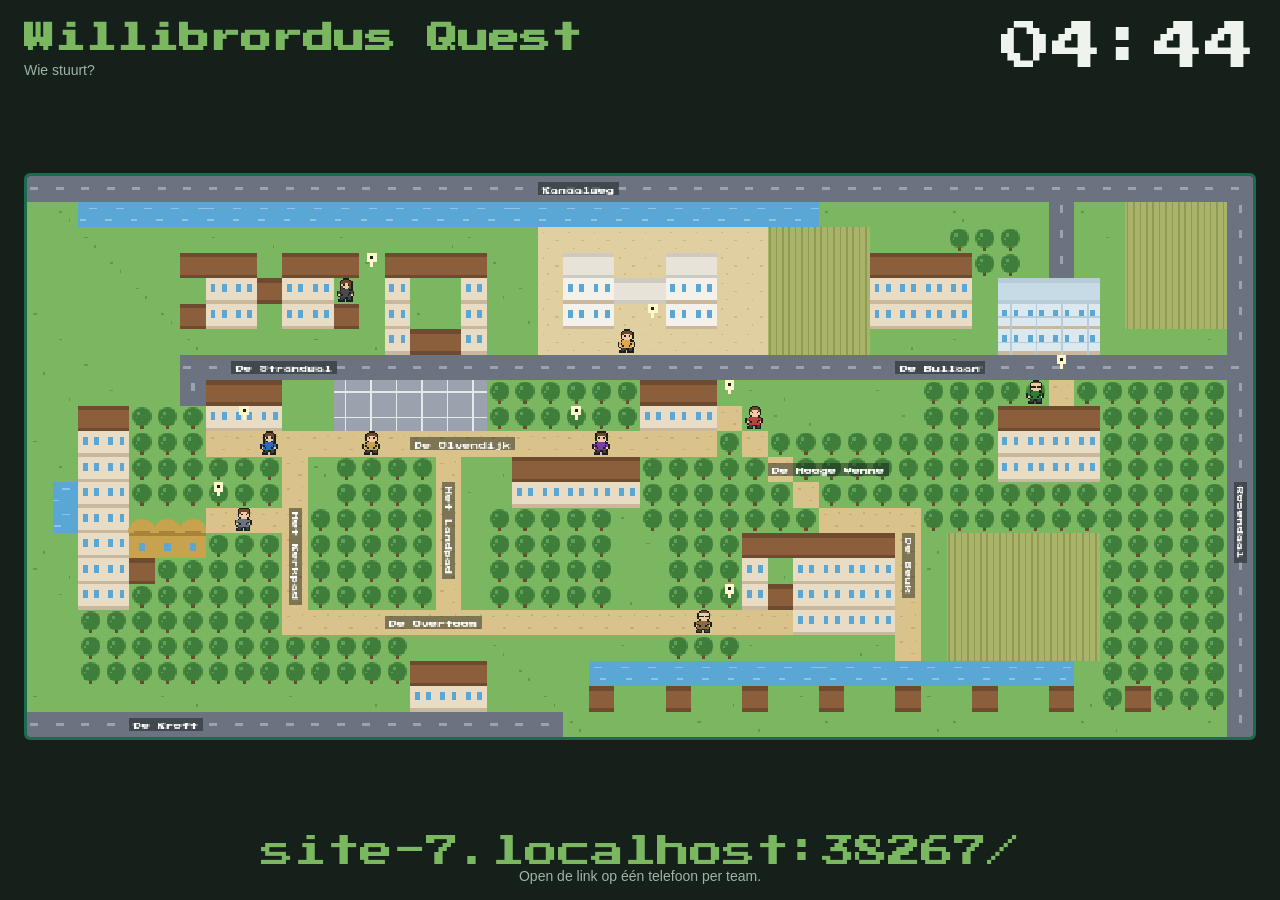
==== beamer.html @ 90697239 "Stap 5 t/m 7: beamer.html, README en rooktest Co-Authored-By: Claude Fable 5.1 <noreply@anthropic.co" ====
<!doctype html>
<html lang="nl">
<head>
<meta charset="utf-8">
<meta name="viewport" content="width=device-width, initial-scale=1">
<title>Willibrordus Quest · bord</title>
<link rel="stylesheet" href="https://fonts.googleapis.com/css2?family=Press+Start+2P&display=swap">
<link rel="stylesheet" href="./css/style.css">
<style>
  /* Schermmodus: kaart groot, klok en URL eromheen. Fase 2 voegt teams en ranglijst toe. */
  body { overflow: hidden; }
  .beamer { height: 100vh; display: grid; grid-template-rows: auto 1fr auto; gap: 12px; padding: 16px 24px; }
  .beamer .balk { display: flex; justify-content: space-between; align-items: center; gap: 16px; }
  .beamer h1 { font-size: clamp(16px, 2.4vw, 32px); }
  .beamer .klok { font-family: var(--display); font-size: clamp(24px, 4vw, 56px); color: var(--fg); }
  .beamer .klok.bijna { color: var(--warn); }
  .beamer .klok.om { color: var(--bad); }
  .beamer .screen { align-self: center; justify-self: center; max-width: 100%; max-height: 100%; }
  .beamer canvas { width: min(calc(100vw - 48px), calc((100vh - 230px) * 768 / 352)); height: auto; }
  .beamer .url { font-family: var(--display); font-size: clamp(16px, 2.6vw, 36px); color: var(--accent); text-align: center; word-break: break-all; }
  .beamer .sub { text-align: center; }
</style>
</head>
<body>
<div class="beamer">
  <div class="balk">
    <div><h1 id="titel">Willibrordus Quest</h1><p class="sub" id="ondertitel" style="text-align:left">Wie stuurt?</p></div>
    <div class="klok" id="klok">--:--</div>
  </div>
  <div class="screen"><canvas id="kaart" width="768" height="352" aria-label="Kaart van het landgoed"></canvas></div>
  <div>
    <div class="url" id="url"></div>
    <p class="sub" id="hint">Open de link op één telefoon per team.</p>
  </div>
</div>
<script src="./js/config.js"></script>
<script src="./js/content.js"></script>
<script src="./js/map.js"></script>
<script>
(() => {
  'use strict';
  const q = new URLSearchParams(location.search);
  document.getElementById('titel').textContent = CONTENT.titel;
  document.getElementById('ondertitel').textContent = CONTENT.ondertitel;
  document.getElementById('url').textContent = location.href.replace(/beamer\.html.*$/, '').replace(/^https?:\/\//, '');
  WQMap.init(document.getElementById('kaart'), CONTENT, { fullMap: true });
  WQMap.setHeroVisible(false);

  // Klok: &min=30 telt af vanaf het laden; zonder min toont hij de tijd.
  const klok = document.getElementById('klok');
  const minuten = parseInt(q.get('min'), 10);
  const eind = minuten > 0 ? Date.now() + minuten * 60000 : null;
  const pad = n => String(n).padStart(2, '0');
  function tik() {
    if (!eind) { const d = new Date(); klok.textContent = pad(d.getHours()) + ':' + pad(d.getMinutes()); return; }
    const rest = Math.max(0, Math.round((eind - Date.now()) / 1000));
    klok.textContent = pad(Math.floor(rest / 60)) + ':' + pad(rest % 60);
    klok.className = 'klok' + (rest === 0 ? ' om' : rest < 300 ? ' bijna' : '');
  }
  tik(); setInterval(tik, 1000);
})();
</script>
</body>
</html>
---- css/style.css ----
/* Willibrordus Quest. Eén kolom, telefoon-eerst. Palet en HUD volgen ref/demo.html. */
:root {
  --bg: #15201a; --panel: #1f2e26; --panel-2: #27382f; --fg: #eef3ee; --muted: #9fb3a6;
  --accent: #7bb661; --accent-strong: #1d6b4f; --warn: #e0a84a; --bad: #d65a4a; --card: #fff7cc; --card-fg: #1a1f1c;
  --display: 'Press Start 2P', 'Courier New', monospace;
  --body: -apple-system, BlinkMacSystemFont, 'Segoe UI', Roboto, Helvetica, Arial, sans-serif;
  color-scheme: dark;
}
* { box-sizing: border-box; }
html, body { height: 100%; }
[hidden] { display: none !important; }
body { background: var(--bg); color: var(--fg); font-family: var(--body); margin: 0; -webkit-text-size-adjust: 100%; }
.wrap { max-width: 560px; margin: 0 auto; padding: 10px max(16px, env(safe-area-inset-right, 0px)) 32px max(16px, env(safe-area-inset-left, 0px)); display: flex; flex-direction: column; gap: 10px; }
h1 { font-family: var(--display); font-size: 18px; line-height: 1.5; margin: 0; color: var(--accent); }
h2 { font-family: var(--display); font-size: 11px; line-height: 1.6; margin: 0; color: var(--accent); }
.sub { color: var(--muted); font-size: 14px; margin: 0; }
.kop { display: flex; justify-content: space-between; align-items: flex-start; gap: 8px; }

/* HUD */
.hud { display: grid; grid-template-columns: 1fr auto auto; gap: 6px 12px; align-items: center; background: var(--panel); border: 2px solid var(--accent-strong); border-radius: 6px; padding: 8px 10px; font-size: 12px; }
.hud .lab { font-family: var(--display); font-size: 8px; color: var(--muted); letter-spacing: .04em; }
.hud .name { font-family: var(--display); font-size: 10px; color: var(--fg); overflow: hidden; text-overflow: ellipsis; white-space: nowrap; max-width: 40vw; }
.hud .menu { font-family: var(--display); font-size: 9px; color: var(--fg); background: var(--panel-2); border: 2px solid var(--accent); border-radius: 6px; padding: 10px 12px; min-height: 44px; cursor: pointer; }
.meter { grid-column: 1 / -1; display: grid; grid-template-columns: auto 1fr auto; gap: 8px; align-items: center; }
.bar { height: 12px; background: #0f1813; border: 2px solid var(--accent-strong); border-radius: 3px; overflow: hidden; }
.bar i { display: block; height: 100%; background: var(--accent); width: 50%; transition: width .4s; }
.prof { font-family: var(--display); font-size: 8px; color: var(--accent); white-space: nowrap; }

/* Kaart */
.screen { position: relative; border: 3px solid var(--accent-strong); border-radius: 6px; background: #0f1813; overflow: hidden; display: flex; justify-content: center; }
canvas { display: block; image-rendering: pixelated; image-rendering: crisp-edges; touch-action: manipulation; }
.loc { position: absolute; left: 8px; top: 8px; font-family: var(--display); font-size: 8px; color: #fff; background: rgba(15,24,19,.75); padding: 6px 8px; border-radius: 4px; pointer-events: none; max-width: calc(100% - 16px); }

/* Boxen en knoppen */
.box { background: var(--panel); border: 2px solid var(--accent-strong); border-radius: 6px; padding: 12px 14px; display: flex; flex-direction: column; gap: 10px; min-width: 0; }
.npc { display: inline-block; font-family: var(--display); font-size: 8px; color: var(--accent-strong); background: var(--accent); padding: 5px 8px; border-radius: 4px; align-self: flex-start; }
.npc.role { background: transparent; color: var(--muted); padding: 0; margin-top: -6px; font-family: var(--body); font-size: 13px; }
.text { font-size: 17px; line-height: 1.45; min-height: 3.2em; white-space: pre-wrap; }
.text.kort { min-height: 0; }
.btn { font-family: var(--display); font-size: 9px; line-height: 1.6; color: var(--fg); background: var(--panel-2); border: 2px solid var(--accent); border-radius: 6px; padding: 12px 14px; text-align: left; cursor: pointer; width: 100%; min-height: 48px; }
.btn:hover, .btn:focus-visible { background: var(--accent-strong); outline: none; }
.btn.a { text-align: center; align-self: flex-end; width: auto; min-width: 140px; }
.btn.secundair { border-color: var(--muted); color: var(--muted); }
.btn[disabled] { opacity: .5; cursor: default; }
.choices { display: flex; flex-direction: column; gap: 8px; }
.choice { font-family: var(--body); font-size: 16px; line-height: 1.4; }
.choice.gekozen { background: var(--accent-strong); }
.effect { font-family: var(--display); font-size: 10px; padding: 6px 10px; border-radius: 4px; align-self: flex-start; }
.effect.up { background: var(--accent); color: var(--accent-strong); }
.effect.down { background: var(--bad); color: #fff; }
.effect.flat { background: var(--warn); color: #3a2a06; }
.row { display: flex; gap: 8px; flex-wrap: wrap; }
.row.rechts { justify-content: flex-end; }
.note { font-size: 13px; color: var(--muted); margin: 0; }
.teller { font-size: 12px; color: var(--muted); text-align: right; }

/* Kaarten */
.card { background: var(--card); color: var(--card-fg); border: 3px solid var(--accent-strong); border-radius: 8px; padding: 12px 14px; display: flex; flex-direction: column; gap: 6px; box-shadow: 4px 4px 0 var(--accent-strong); }
.card .kop { font-family: var(--display); font-size: 8px; color: var(--accent-strong); display: block; }
.card h3 { margin: 0; font-size: 17px; line-height: 1.3; }
.card p { margin: 0; font-size: 15px; line-height: 1.45; }
.card .bron { font-size: 12px; color: #5b6660; }
.card.klein h3 { font-size: 15px; }
.card.klein p { font-size: 14px; }
.kaarten { display: flex; flex-direction: column; gap: 10px; }

/* Bestemmingen en avatars */
.dest { display: grid; grid-template-columns: 1fr 1fr; gap: 8px; }
.dest .btn { font-size: 8px; min-height: 52px; }
.dest .btn.done { border-color: var(--muted); color: var(--muted); }
.avatars { display: grid; grid-template-columns: 1fr 1fr; gap: 8px; }
.avatar { display: flex; flex-direction: column; align-items: center; gap: 6px; font-family: var(--body); text-align: center; font-size: 13px; padding: 10px 8px; }
.avatar canvas { width: 48px; height: 48px; }
.avatar .perk { font-size: 12px; color: var(--muted); line-height: 1.3; }
.avatar.gekozen { background: var(--accent-strong); border-color: var(--fg); }

/* Formulieren */
label { font-size: 14px; color: var(--muted); }
input[type=text], textarea, select { font: 16px var(--body); padding: 10px 12px; border: 2px solid var(--accent-strong); border-radius: 6px; background: #0f1813; color: var(--fg); width: 100%; }
textarea { min-height: 72px; resize: vertical; }
.pill { font-size: 16px; display: flex; align-items: center; gap: 8px; min-height: 48px; padding: 4px 6px; color: var(--fg); cursor: pointer; }
.pill input { width: 22px; height: 22px; accent-color: var(--accent); flex: none; }
.lijst { display: flex; flex-direction: column; gap: 2px; }
.lijst .pill { border-bottom: 1px solid var(--panel-2); line-height: 1.3; }

/* Menu */
.sheet { position: fixed; inset: 0; background: rgba(15,24,19,.85); display: flex; align-items: flex-end; justify-content: center; z-index: 10; }
.sheet .box { width: 100%; max-width: 560px; border-radius: 10px 10px 0 0; max-height: 85vh; overflow: auto; }

/* Einde */
.einde .profiel { font-family: var(--display); font-size: 16px; line-height: 1.6; color: var(--accent); }
.einde .groot { font-size: 18px; line-height: 1.4; }
.einde .cijfers { display: grid; grid-template-columns: 1fr 1fr; gap: 8px; }
.einde .cijfer { background: var(--panel-2); border-radius: 6px; padding: 10px; text-align: center; }
.einde .cijfer b { display: block; font-family: var(--display); font-size: 18px; color: var(--accent); margin-bottom: 6px; }
.einde .cijfer span { font-size: 12px; color: var(--muted); }
.agendablok { background: var(--card); color: var(--card-fg); border: 3px solid var(--accent-strong); border-radius: 8px; padding: 12px 14px; display: flex; flex-direction: column; gap: 8px; }
.agendablok .kop { font-family: var(--display); font-size: 8px; color: var(--accent-strong); }
.agendablok p { margin: 0; font-size: 16px; line-height: 1.4; }

@media (prefers-reduced-motion: reduce) { .bar i { transition: none; } }
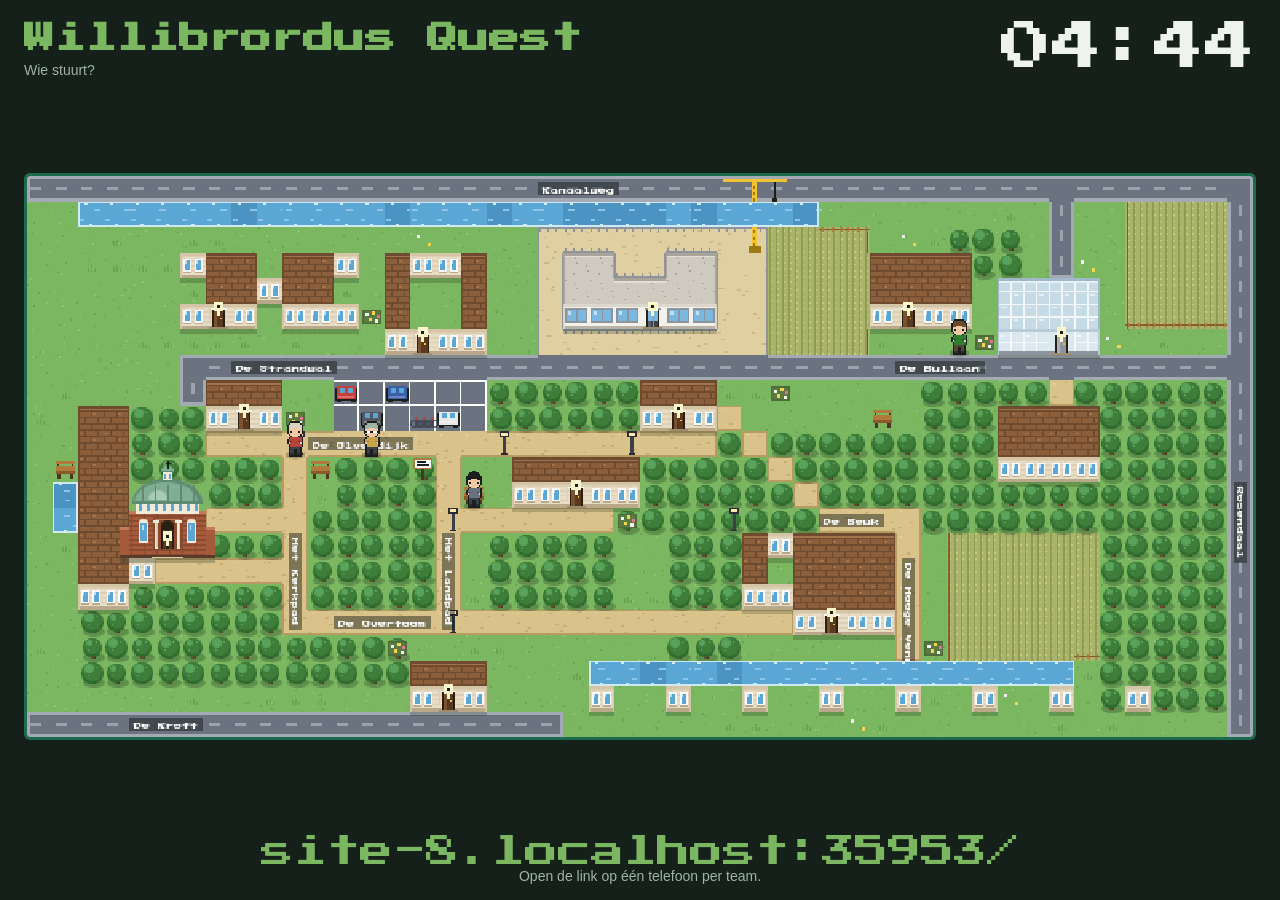
==== commit 0000cc9a: "Stap 10: beamer op nieuwe kaart, README en SPEC ronde 2, minigame-polish Co-Authored-By: Claude Fabl" ====
--- a/beamer.html
+++ b/beamer.html
@@ -35,7 +35,11 @@
 </div>
 <script src="./js/config.js"></script>
 <script src="./js/content.js"></script>
+<script src="./js/tiles.js"></script>
+<script src="./js/gebouwen.js"></script>
+<script src="./js/sprites.js"></script>
 <script src="./js/map.js"></script>
+<script src="./js/interior.js"></script>
 <script>
 (() => {
   'use strict';
@@ -43,7 +47,9 @@
   document.getElementById('titel').textContent = CONTENT.titel;
   document.getElementById('ondertitel').textContent = CONTENT.ondertitel;
   document.getElementById('url').textContent = location.href.replace(/beamer\.html.*$/, '').replace(/^https?:\/\//, '');
-  WQMap.init(document.getElementById('kaart'), CONTENT, { fullMap: true });
+  WQWereld.init(CONTENT);
+  WQMap.init(document.getElementById('kaart'), { fullMap: true });
+  WQMap.setWereld(WQWereld.buitenWereld(() => false, null), CONTENT.locaties[0].tegel[0], CONTENT.locaties[0].tegel[1]);
   WQMap.setHeroVisible(false);
 
   // Klok: &min=30 telt af vanaf het laden; zonder min toont hij de tijd.
--- a/css/style.css
+++ b/css/style.css
@@ -17,9 +17,10 @@
 .kop { display: flex; justify-content: space-between; align-items: flex-start; gap: 8px; }
 
 /* HUD */
-.hud { display: grid; grid-template-columns: 1fr auto auto; gap: 6px 12px; align-items: center; background: var(--panel); border: 2px solid var(--accent-strong); border-radius: 6px; padding: 8px 10px; font-size: 12px; }
+.hud { display: grid; grid-template-columns: 1fr auto auto auto; gap: 6px 12px; align-items: center; background: var(--panel); border: 2px solid var(--accent-strong); border-radius: 6px; padding: 8px 10px; font-size: 12px; }
 .hud .lab { font-family: var(--display); font-size: 8px; color: var(--muted); letter-spacing: .04em; }
-.hud .name { font-family: var(--display); font-size: 10px; color: var(--fg); overflow: hidden; text-overflow: ellipsis; white-space: nowrap; max-width: 40vw; }
+.hud .name { font-family: var(--display); font-size: 10px; color: var(--fg); overflow: hidden; text-overflow: ellipsis; white-space: nowrap; max-width: 30vw; }
+.hud .kompas { grid-column: 1 / -1; font-family: var(--display); font-size: 8px; color: var(--warn); line-height: 1.6; }
 .hud .menu { font-family: var(--display); font-size: 9px; color: var(--fg); background: var(--panel-2); border: 2px solid var(--accent); border-radius: 6px; padding: 10px 12px; min-height: 44px; cursor: pointer; }
 .meter { grid-column: 1 / -1; display: grid; grid-template-columns: auto 1fr auto; gap: 8px; align-items: center; }
 .bar { height: 12px; background: #0f1813; border: 2px solid var(--accent-strong); border-radius: 3px; overflow: hidden; }
@@ -29,6 +30,11 @@
 /* Kaart */
 .screen { position: relative; border: 3px solid var(--accent-strong); border-radius: 6px; background: #0f1813; overflow: hidden; display: flex; justify-content: center; }
 canvas { display: block; image-rendering: pixelated; image-rendering: crisp-edges; touch-action: manipulation; }
+.praat { position: absolute; right: 8px; bottom: 8px; width: auto; min-width: 0; min-height: 44px; padding: 10px 12px; font-size: 9px; background: var(--accent); color: var(--accent-strong); border-color: var(--fg); }
+.hint { padding: 8px 14px; }
+.scoretabel { display: flex; flex-direction: column; gap: 4px; }
+.scorerij { display: flex; justify-content: space-between; font-size: 14px; border-bottom: 1px solid var(--panel-2); padding: 4px 0; }
+.scorerij b { font-family: var(--display); font-size: 9px; color: var(--accent); }
 .loc { position: absolute; left: 8px; top: 8px; font-family: var(--display); font-size: 8px; color: #fff; background: rgba(15,24,19,.75); padding: 6px 8px; border-radius: 4px; pointer-events: none; max-width: calc(100% - 16px); }
 
 /* Boxen en knoppen */
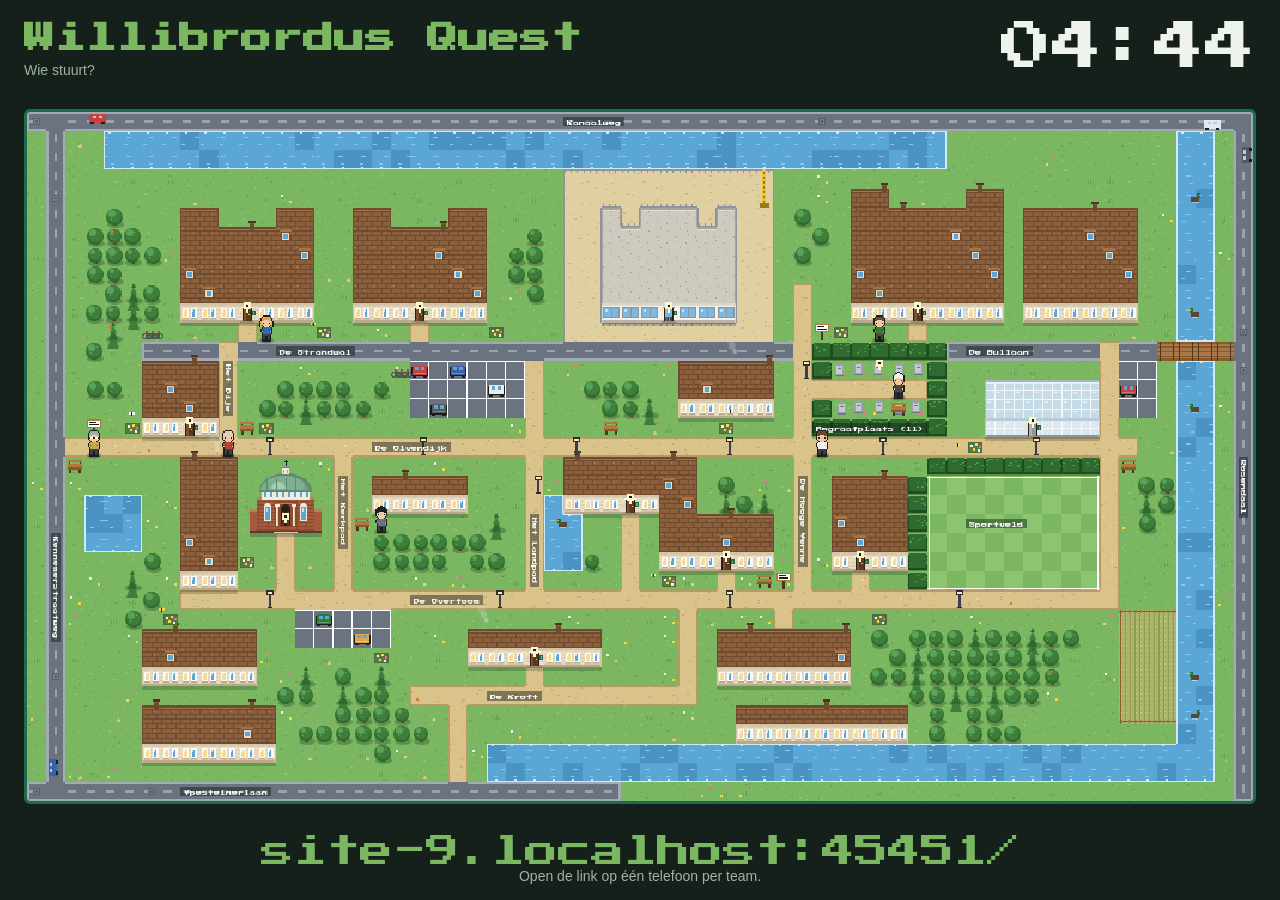
==== commit 5bc8be72: "Stap 12: meer detail buiten en binnen, bewegende decoratie (vlinders, vogels, eenden, auto's, rook) " ====
--- a/beamer.html
+++ b/beamer.html
@@ -38,6 +38,7 @@
 <script src="./js/tiles.js"></script>
 <script src="./js/gebouwen.js"></script>
 <script src="./js/sprites.js"></script>
+<script src="./js/decor.js"></script>
 <script src="./js/map.js"></script>
 <script src="./js/interior.js"></script>
 <script>
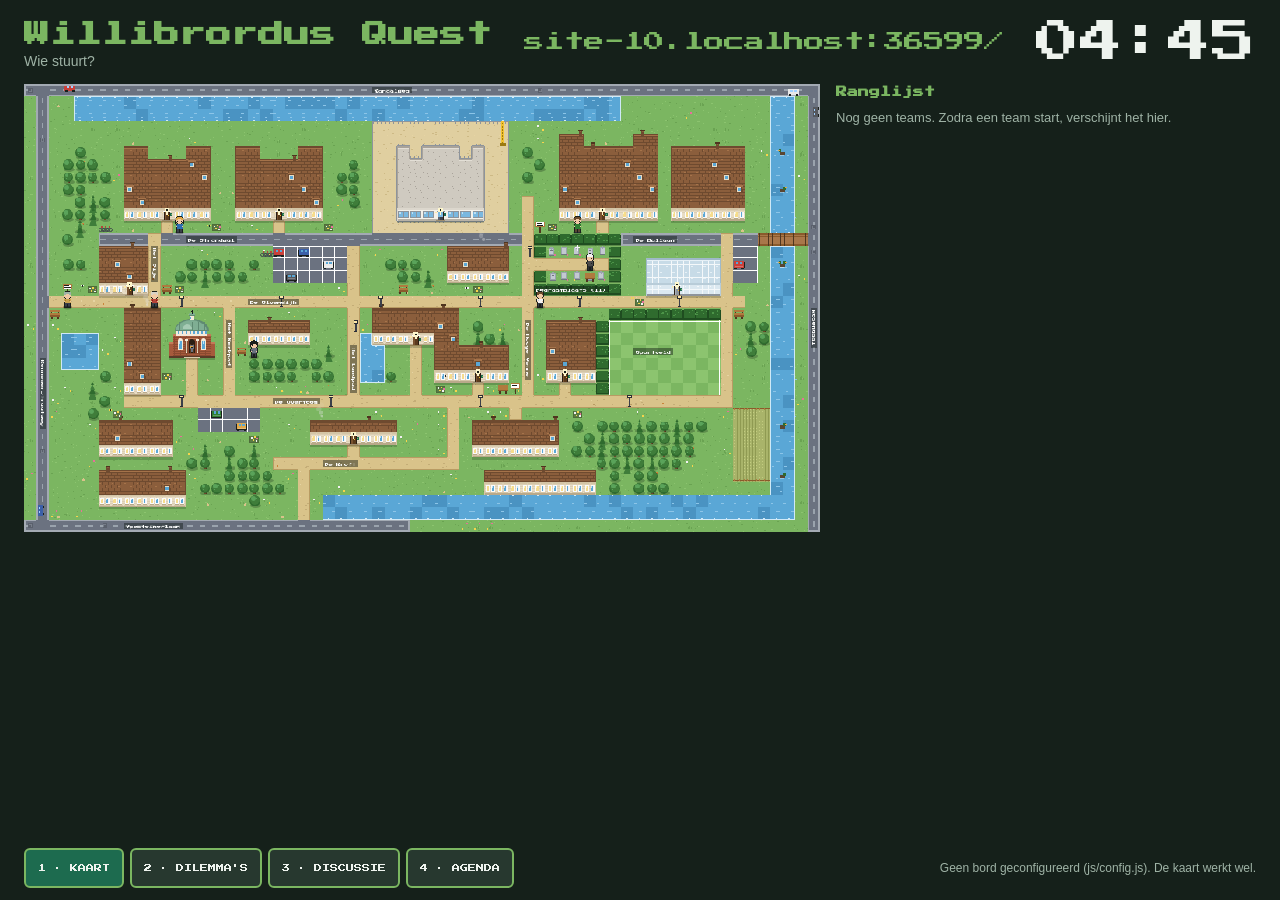
==== commit e22c2a6a: "Stap 13: muziek per gebied, koepel als finale, begraafplaats-scène, live bord via Firebase (beamer, " ====
--- a/beamer.html
+++ b/beamer.html
@@ -7,30 +7,61 @@
 <link rel="stylesheet" href="https://fonts.googleapis.com/css2?family=Press+Start+2P&display=swap">
 <link rel="stylesheet" href="./css/style.css">
 <style>
-  /* Schermmodus: kaart groot, klok en URL eromheen. Fase 2 voegt teams en ranglijst toe. */
+  /* Schermmodus: kaart met teams links, ranglijst rechts, panelen voor de facilitator (toetsen 1 t/m 4). */
   body { overflow: hidden; }
-  .beamer { height: 100vh; display: grid; grid-template-rows: auto 1fr auto; gap: 12px; padding: 16px 24px; }
-  .beamer .balk { display: flex; justify-content: space-between; align-items: center; gap: 16px; }
-  .beamer h1 { font-size: clamp(16px, 2.4vw, 32px); }
-  .beamer .klok { font-family: var(--display); font-size: clamp(24px, 4vw, 56px); color: var(--fg); }
-  .beamer .klok.bijna { color: var(--warn); }
-  .beamer .klok.om { color: var(--bad); }
-  .beamer .screen { align-self: center; justify-self: center; max-width: 100%; max-height: 100%; }
-  .beamer canvas { width: min(calc(100vw - 48px), calc((100vh - 230px) * 768 / 352)); height: auto; }
-  .beamer .url { font-family: var(--display); font-size: clamp(16px, 2.6vw, 36px); color: var(--accent); text-align: center; word-break: break-all; }
-  .beamer .sub { text-align: center; }
+  .beamer { height: 100vh; display: grid; grid-template-rows: auto 1fr auto; grid-template-columns: 1fr 420px; gap: 12px 16px; padding: 12px 24px; }
+  .beamer .balk { grid-column: 1 / -1; display: flex; justify-content: space-between; align-items: center; gap: 16px; }
+  .beamer h1 { font-size: clamp(16px, 2vw, 28px); }
+  .beamer .klok { font-family: var(--display); font-size: clamp(24px, 3.4vw, 48px); color: var(--fg); }
+  .beamer .klok.bijna { color: var(--warn); } .beamer .klok.om { color: var(--bad); }
+  .beamer .links { position: relative; min-height: 0; display: flex; flex-direction: column; gap: 10px; }
+  .kaartvak { position: relative; align-self: center; width: 100%; }
+  .kaartvak canvas { width: 100%; height: auto; display: block; }
+  .kaartvak #labels { position: absolute; left: 0; top: 0; pointer-events: none; }
+  #paneel { overflow: auto; max-height: calc(100vh - 180px); background: var(--panel); border: 2px solid var(--accent-strong); border-radius: 6px; padding: 12px 16px; }
+  #paneel h3 { font-family: var(--display); font-size: 10px; color: var(--accent); margin: 10px 0 8px; line-height: 1.6; }
+  .balk { display: grid; grid-template-columns: 1fr 240px 40px; gap: 10px; align-items: center; font-size: 15px; padding: 3px 0; }
+  .balk .bar { height: 14px; background: #0f1813; border: 1px solid var(--accent-strong); border-radius: 3px; overflow: hidden; }
+  .balk .bar i { display: block; height: 100%; background: var(--accent); transition: width .4s; }
+  .balk .n { font-family: var(--display); font-size: 10px; color: var(--accent); text-align: right; }
+  .argumenten { margin: 4px 0 10px; padding-left: 18px; font-size: 15px; line-height: 1.5; columns: 2; }
+  .rechts { display: flex; flex-direction: column; gap: 8px; min-height: 0; overflow: auto; }
+  .rechts h2 { font-size: 11px; }
+  .rij { display: grid; grid-template-columns: 28px 32px 1fr auto; gap: 8px; align-items: center; background: var(--panel); border: 2px solid var(--accent-strong); border-radius: 6px; padding: 6px 10px; }
+  .rij.klaar { border-color: var(--accent); }
+  .rij .nr { font-family: var(--display); font-size: 12px; color: var(--muted); }
+  .rij canvas { width: 32px; height: 48px; image-rendering: pixelated; }
+  .rij .naam { font-family: var(--display); font-size: 10px; line-height: 1.5; }
+  .rij .sub { font-size: 12px; color: var(--muted); }
+  .rij .pt { font-family: var(--display); font-size: 14px; color: var(--accent); }
+  .voet { grid-column: 1 / -1; display: flex; justify-content: space-between; align-items: center; gap: 16px; }
+  .tabs { display: flex; gap: 6px; }
+  .tabs .btn { width: auto; min-height: 40px; padding: 8px 12px; font-size: 8px; }
+  .tabs .btn.actief { background: var(--accent-strong); }
+  .url { font-family: var(--display); font-size: clamp(12px, 1.6vw, 24px); color: var(--accent); word-break: break-all; }
+  #status { font-size: 12px; color: var(--muted); }
 </style>
 </head>
 <body>
 <div class="beamer">
   <div class="balk">
-    <div><h1 id="titel">Willibrordus Quest</h1><p class="sub" id="ondertitel" style="text-align:left">Wie stuurt?</p></div>
+    <div><h1 id="titel">Willibrordus Quest</h1><p class="sub" id="ondertitel">Wie stuurt?</p></div>
+    <div class="url" id="url"></div>
     <div class="klok" id="klok">--:--</div>
   </div>
-  <div class="screen"><canvas id="kaart" width="768" height="352" aria-label="Kaart van het landgoed"></canvas></div>
-  <div>
-    <div class="url" id="url"></div>
-    <p class="sub" id="hint">Open de link op één telefoon per team.</p>
+  <div class="links">
+    <div class="kaartvak" id="kaartvak"><canvas id="kaart" width="1024" height="576" aria-label="Kaart van het landgoed"></canvas><canvas id="labels" width="1024" height="576"></canvas></div>
+    <div id="paneel" hidden></div>
+  </div>
+  <div class="rechts"><h2>Ranglijst</h2><div id="rang"></div></div>
+  <div class="voet">
+    <div class="tabs">
+      <button class="btn actief" type="button" data-tab="kaart">1 · KAART</button>
+      <button class="btn" type="button" data-tab="dilemma">2 · DILEMMA'S</button>
+      <button class="btn" type="button" data-tab="discussie">3 · DISCUSSIE</button>
+      <button class="btn" type="button" data-tab="agenda">4 · AGENDA</button>
+    </div>
+    <span id="status">Verbinden...</span>
   </div>
 </div>
 <script src="./js/config.js"></script>
@@ -41,31 +72,6 @@
 <script src="./js/decor.js"></script>
 <script src="./js/map.js"></script>
 <script src="./js/interior.js"></script>
-<script>
-(() => {
-  'use strict';
-  const q = new URLSearchParams(location.search);
-  document.getElementById('titel').textContent = CONTENT.titel;
-  document.getElementById('ondertitel').textContent = CONTENT.ondertitel;
-  document.getElementById('url').textContent = location.href.replace(/beamer\.html.*$/, '').replace(/^https?:\/\//, '');
-  WQWereld.init(CONTENT);
-  WQMap.init(document.getElementById('kaart'), { fullMap: true });
-  WQMap.setWereld(WQWereld.buitenWereld(() => false, null), CONTENT.locaties[0].tegel[0], CONTENT.locaties[0].tegel[1]);
-  WQMap.setHeroVisible(false);
-
-  // Klok: &min=30 telt af vanaf het laden; zonder min toont hij de tijd.
-  const klok = document.getElementById('klok');
-  const minuten = parseInt(q.get('min'), 10);
-  const eind = minuten > 0 ? Date.now() + minuten * 60000 : null;
-  const pad = n => String(n).padStart(2, '0');
-  function tik() {
-    if (!eind) { const d = new Date(); klok.textContent = pad(d.getHours()) + ':' + pad(d.getMinutes()); return; }
-    const rest = Math.max(0, Math.round((eind - Date.now()) / 1000));
-    klok.textContent = pad(Math.floor(rest / 60)) + ':' + pad(rest % 60);
-    klok.className = 'klok' + (rest === 0 ? ' om' : rest < 300 ? ' bijna' : '');
-  }
-  tik(); setInterval(tik, 1000);
-})();
-</script>
+<script src="./js/beamer.js"></script>
 </body>
 </html>
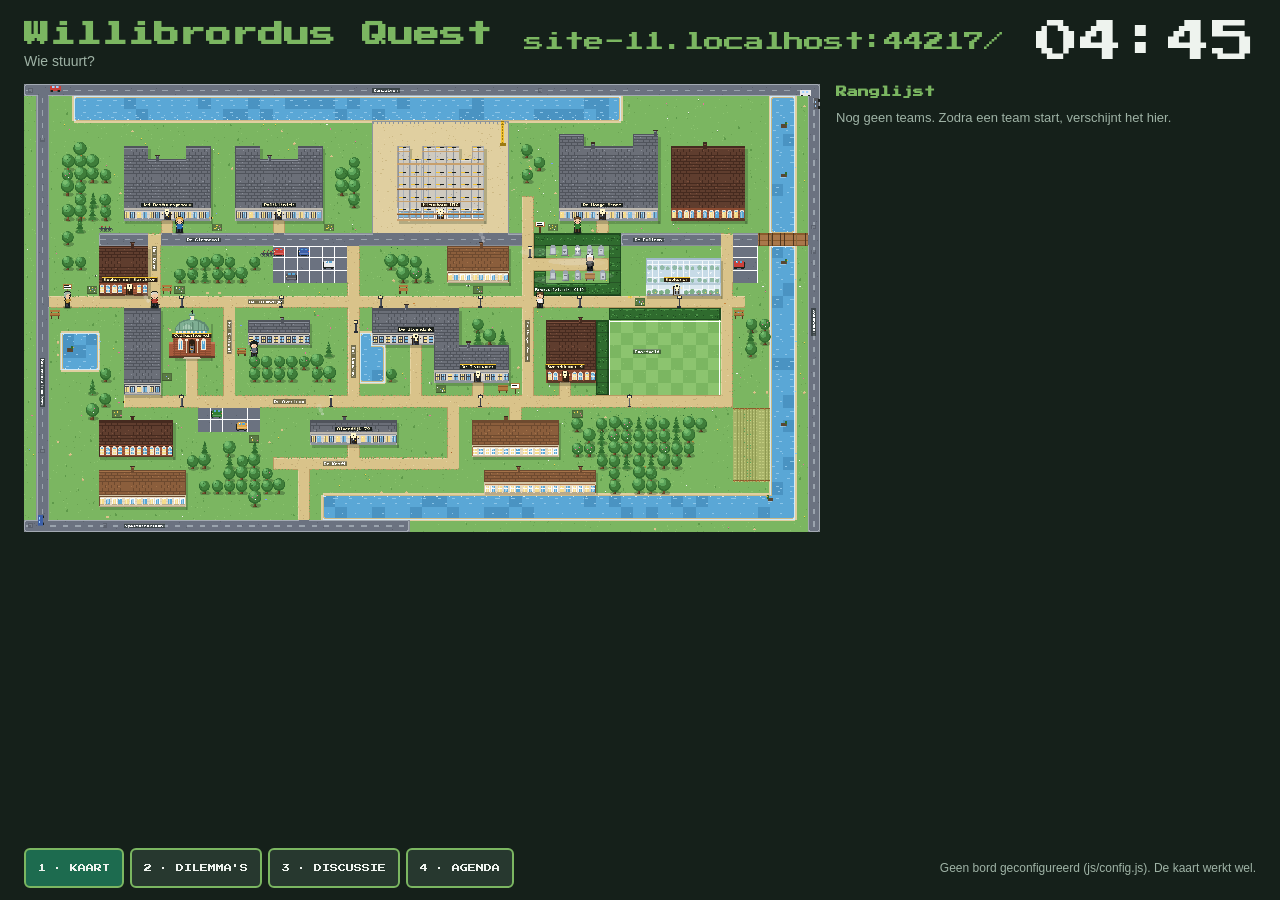
==== commit 80179686: "Stap 18 (E): tegels naar 32 x 32, sprites 32 x 48 via scale2x met detail, binnentegels met vloerpatr" ====
--- a/beamer.html
+++ b/beamer.html
@@ -50,7 +50,7 @@
     <div class="klok" id="klok">--:--</div>
   </div>
   <div class="links">
-    <div class="kaartvak" id="kaartvak"><canvas id="kaart" width="1024" height="576" aria-label="Kaart van het landgoed"></canvas><canvas id="labels" width="1024" height="576"></canvas></div>
+    <div class="kaartvak" id="kaartvak"><canvas id="kaart" width="2048" height="1152" aria-label="Kaart van het landgoed"></canvas><canvas id="labels" width="2048" height="1152"></canvas></div>
     <div id="paneel" hidden></div>
   </div>
   <div class="rechts"><h2>Ranglijst</h2><div id="rang"></div></div>
@@ -67,6 +67,7 @@
 <script src="./js/config.js"></script>
 <script src="./js/content.js"></script>
 <script src="./js/tiles.js"></script>
+<script src="./js/binnen.js"></script>
 <script src="./js/gebouwen.js"></script>
 <script src="./js/sprites.js"></script>
 <script src="./js/decor.js"></script>
--- a/css/style.css
+++ b/css/style.css
@@ -40,7 +40,11 @@
 /* Boxen en knoppen */
 .box { background: var(--panel); border: 2px solid var(--accent-strong); border-radius: 6px; padding: 12px 14px; display: flex; flex-direction: column; gap: 10px; min-width: 0; }
 .npc { display: inline-block; font-family: var(--display); font-size: 8px; color: var(--accent-strong); background: var(--accent); padding: 5px 8px; border-radius: 4px; align-self: flex-start; }
-.npc.role { background: transparent; color: var(--muted); padding: 0; margin-top: -6px; font-family: var(--body); font-size: 13px; }
+.npckop { display: flex; gap: 10px; align-items: center; }
+.npckop .npc { margin-bottom: 4px; }
+.portret { width: 64px; height: 64px; flex: none; background: #0f1813; border: 2px solid var(--accent-strong); border-radius: 6px; overflow: hidden; }
+.portret canvas { width: 100%; height: 100%; image-rendering: pixelated; display: block; }
+.npc.role { background: transparent; color: var(--muted); padding: 0; margin-top: 0; font-family: var(--body); font-size: 13px; }
 .text { font-size: 17px; line-height: 1.45; min-height: 3.2em; white-space: pre-wrap; }
 .text.kort { min-height: 0; }
 .btn { font-family: var(--display); font-size: 9px; line-height: 1.6; color: var(--fg); background: var(--panel-2); border: 2px solid var(--accent); border-radius: 6px; padding: 12px 14px; text-align: left; cursor: pointer; width: 100%; min-height: 48px; }
@@ -76,7 +80,7 @@
 .dest .btn.done { border-color: var(--muted); color: var(--muted); }
 .avatars { display: grid; grid-template-columns: 1fr 1fr; gap: 8px; }
 .avatar { display: flex; flex-direction: column; align-items: center; gap: 6px; font-family: var(--body); text-align: center; font-size: 13px; padding: 10px 8px; }
-.avatar canvas { width: 48px; height: 48px; }
+.avatar canvas { width: 48px; height: 72px; image-rendering: pixelated; }
 .avatar .perk { font-size: 12px; color: var(--muted); line-height: 1.3; }
 .avatar.gekozen { background: var(--accent-strong); border-color: var(--fg); }
 
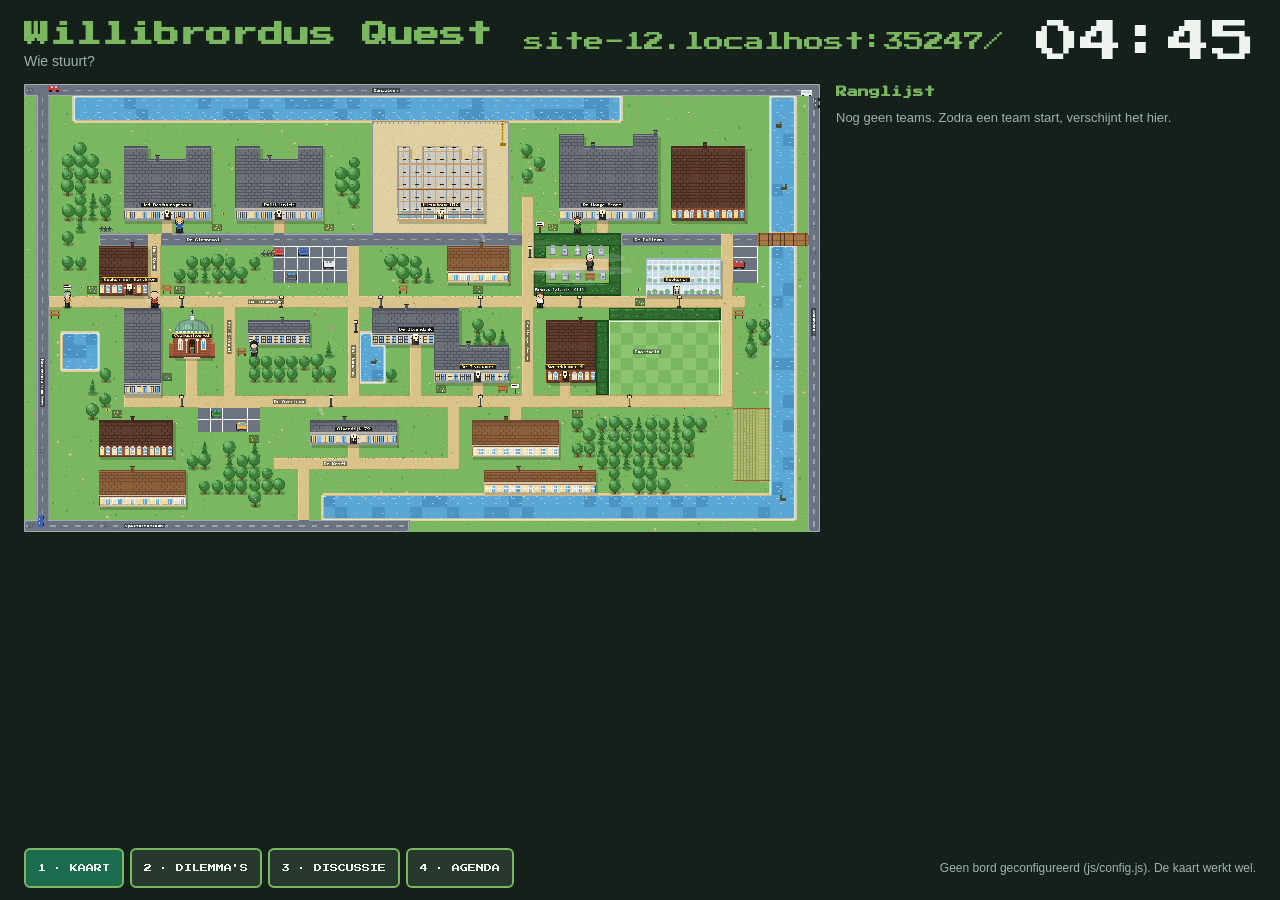
==== commit f82f20dc: "Stap 19: kaartknop met overzicht en knipperende markers in plaats van kompas; signalen uit de antwoo" ====
--- a/beamer.html
+++ b/beamer.html
@@ -25,6 +25,7 @@
   .balk .bar i { display: block; height: 100%; background: var(--accent); transition: width .4s; }
   .balk .n { font-family: var(--display); font-size: 10px; color: var(--accent); text-align: right; }
   .argumenten { margin: 4px 0 10px; padding-left: 18px; font-size: 15px; line-height: 1.5; columns: 2; }
+  .argumenten.signalen { columns: 1; font-size: 17px; color: var(--warn); }
   .rechts { display: flex; flex-direction: column; gap: 8px; min-height: 0; overflow: auto; }
   .rechts h2 { font-size: 11px; }
   .rij { display: grid; grid-template-columns: 28px 32px 1fr auto; gap: 8px; align-items: center; background: var(--panel); border: 2px solid var(--accent-strong); border-radius: 6px; padding: 6px 10px; }
--- a/css/style.css
+++ b/css/style.css
@@ -20,7 +20,11 @@
 .hud { display: grid; grid-template-columns: 1fr auto auto auto; gap: 6px 12px; align-items: center; background: var(--panel); border: 2px solid var(--accent-strong); border-radius: 6px; padding: 8px 10px; font-size: 12px; }
 .hud .lab { font-family: var(--display); font-size: 8px; color: var(--muted); letter-spacing: .04em; }
 .hud .name { font-family: var(--display); font-size: 10px; color: var(--fg); overflow: hidden; text-overflow: ellipsis; white-space: nowrap; max-width: 30vw; }
-.hud .kompas { grid-column: 1 / -1; font-family: var(--display); font-size: 8px; color: var(--warn); line-height: 1.6; }
+.hud .kaartknop { grid-column: 1 / -1; font-family: var(--display); font-size: 8px; color: var(--warn); background: var(--panel-2); border: 2px solid var(--warn); border-radius: 6px; padding: 10px; min-height: 40px; cursor: pointer; text-align: left; }
+.hud .kaartknop:hover { background: var(--accent-strong); }
+.overzichtbox { align-items: stretch; }
+.overzichtvak { background: #0f1813; border: 2px solid var(--accent-strong); border-radius: 6px; overflow: hidden; }
+.overzichtvak canvas { width: 100%; height: auto; display: block; image-rendering: pixelated; }
 .hud .menu { font-family: var(--display); font-size: 9px; color: var(--fg); background: var(--panel-2); border: 2px solid var(--accent); border-radius: 6px; padding: 10px 12px; min-height: 44px; cursor: pointer; }
 .meter { grid-column: 1 / -1; display: grid; grid-template-columns: auto 1fr auto; gap: 8px; align-items: center; }
 .bar { height: 12px; background: #0f1813; border: 2px solid var(--accent-strong); border-radius: 3px; overflow: hidden; }
